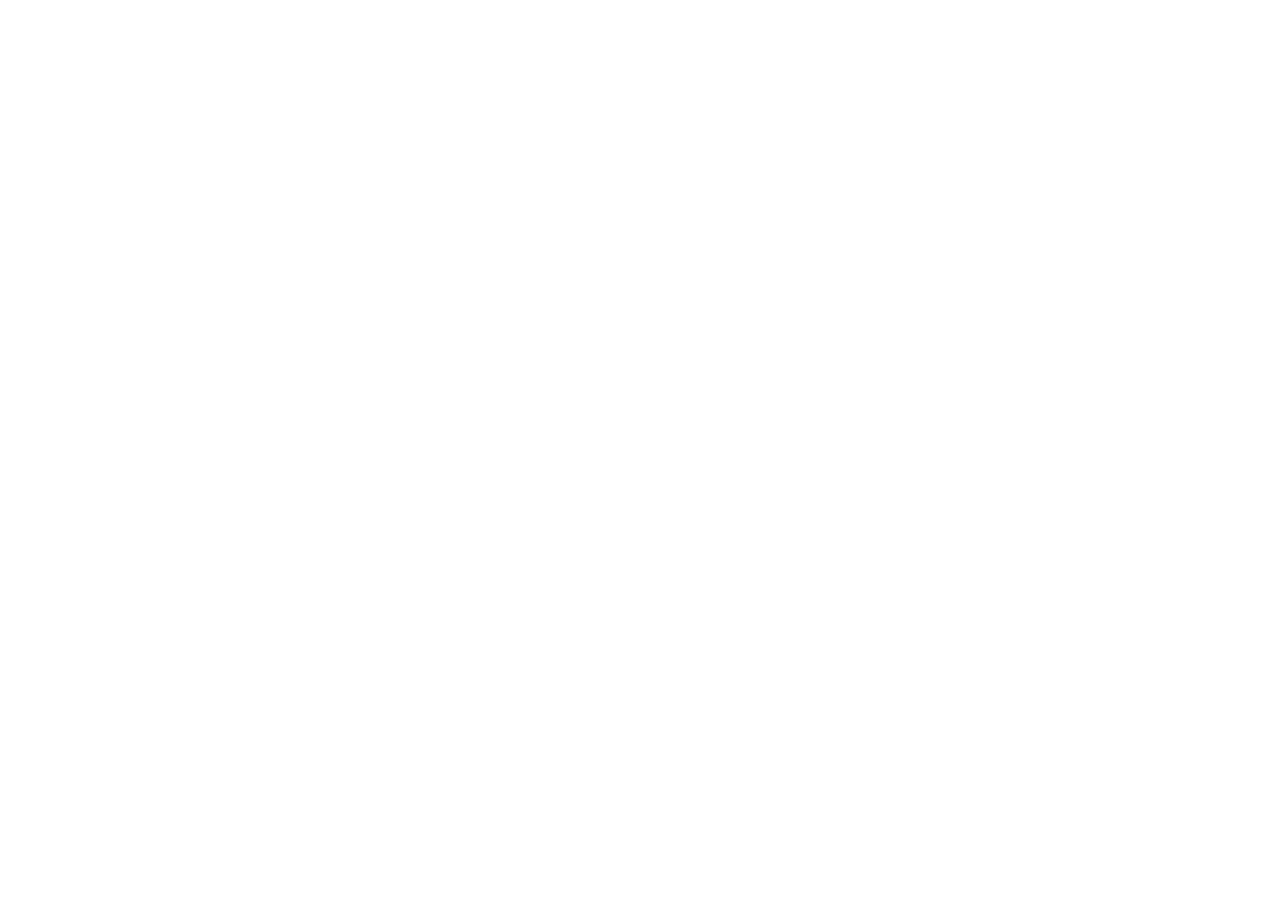
==== index.html @ d1718f71 "." ====
<!DOCTYPE html>
<html lang="pt-br">

<head>
  <meta charset="UTF-8">
  <meta name="viewport" content="width=device-width, initial-scale=1.0">
  <title>Wildbeast</title>
  <link rel="stylesheet" href="style.css">
</head>

<body>

</body>

</html>
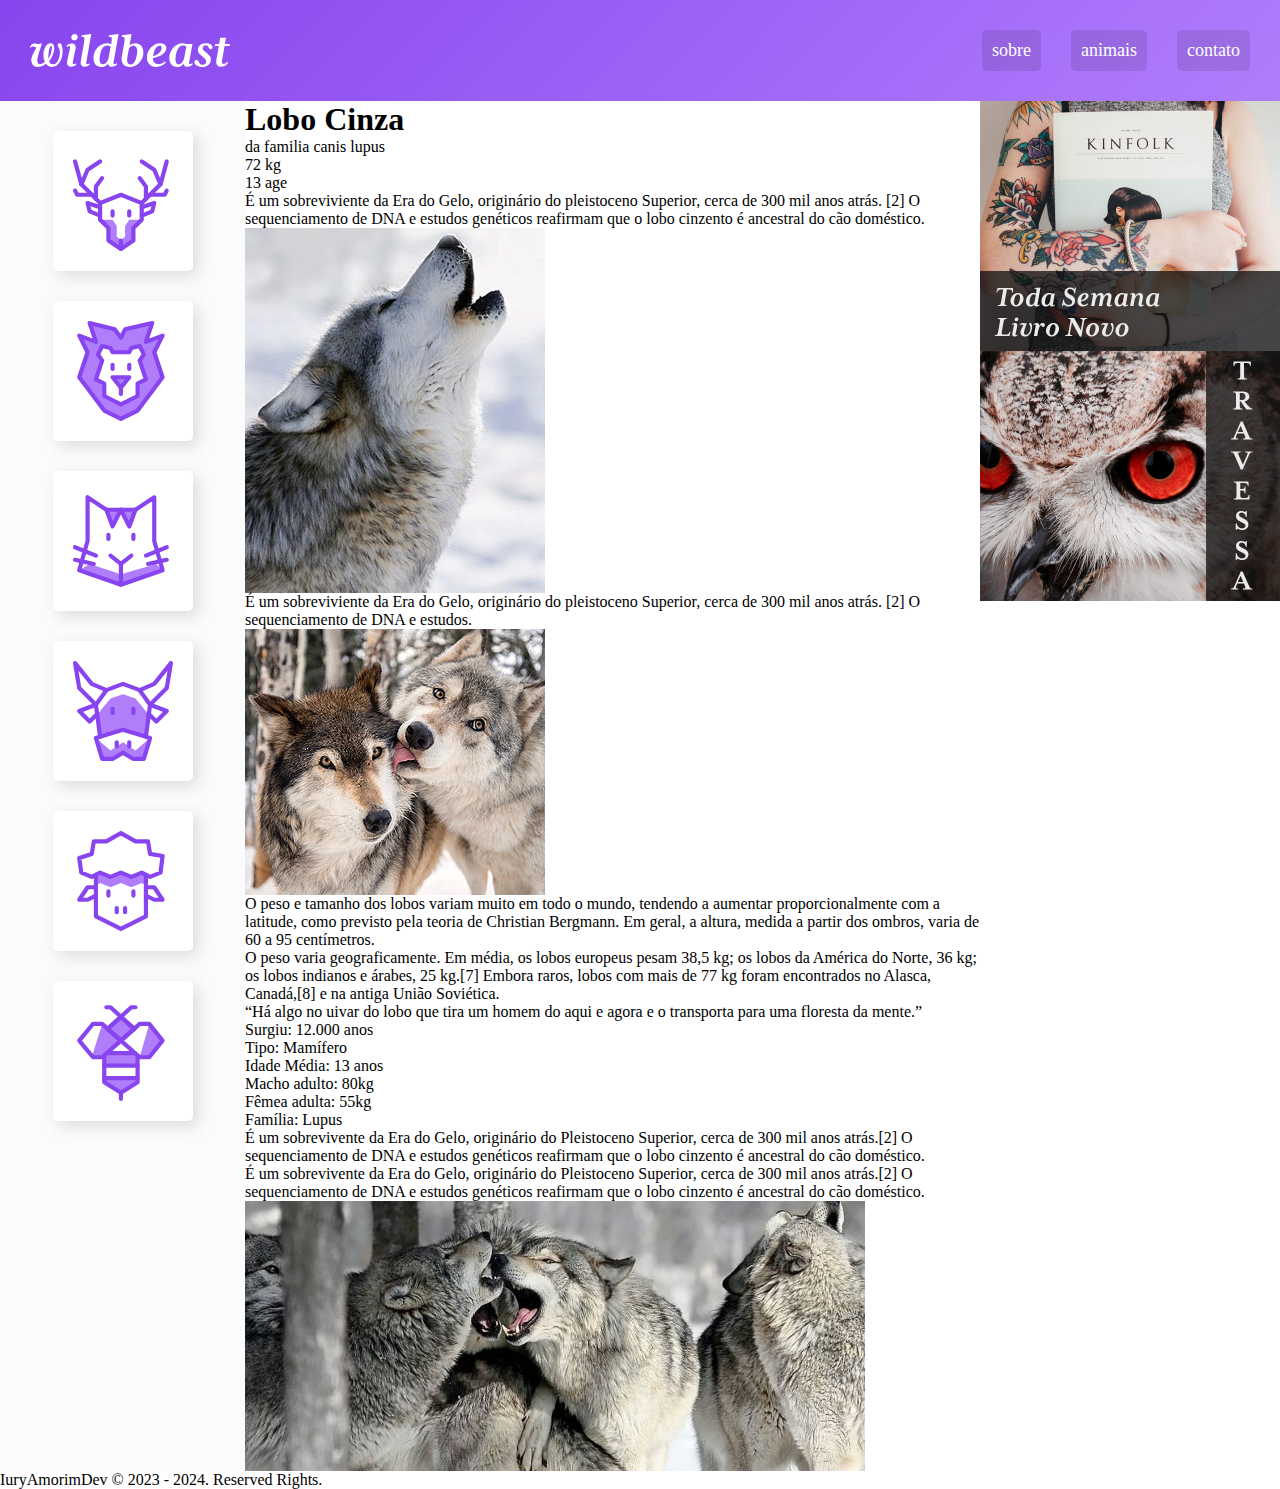
==== commit e5e60d66: "grid layout" ====
--- a/index.html
+++ b/index.html
@@ -5,11 +5,90 @@
   <meta charset="UTF-8">
   <meta name="viewport" content="width=device-width, initial-scale=1.0">
   <title>Wildbeast</title>
+  <link rel="preconnect" href="https://fonts.googleapis.com">
+  <link rel="preconnect" href="https://fonts.gstatic.com" crossorigin>
+  <link href="https://fonts.googleapis.com/css2?family=Vollkorn:ital,wght@0,400..900;1,400..900&display=swap" rel="stylesheet">
   <link rel="stylesheet" href="style.css">
 </head>
 
 <body>
+  <div class="estrutura">
+    <header class="header">
+      <a href="#" class="logo"><img src="./img/wildbeast.svg" alt="wildbeast"></a>
+      <nav>
+        <ul>
+          <li><a href="#">sobre</a></li>
+          <li><a href="#">animais</a></li>
+          <li><a href="#">contato</a></li>
+        </ul>
+      </nav>
+    </header>
 
+    <nav class="sidenav">
+      <ul>
+        <li><a href="#"><img src="./img/icones/cervo.svg" alt="cervo"></a></li>
+        <li><a href="#"><img src="./img/icones/leao.svg" alt="leao"></a></li>
+        <li><a href="#"><img src="./img/icones/gato.svg" alt="gato"></a></li>
+        <li><a href="#"><img src="./img/icones/vaca.svg" alt="vaca"></a></li>
+        <li><a href="#"><img src="./img/icones/ovelha.svg" alt="ovelha"></a></li>
+        <li><a href="#"><img src="./img/icones/abelha.svg" alt="abelha"></a></li>
+
+      </ul>
+    </nav>
+
+    <main class="content">
+      <div class="titulo">
+        <h1>Lobo Cinza</h1>
+        <span>da familia canis lupus</span>
+      </div>
+      <div class="caracteristicas">
+        <div>
+          <span class="numero">72</span>
+          <span class="rotulo">kg</span>
+        </div>
+        <div>
+          <span class="numero">13</span>
+          <span class="rotulo">age</span>
+        </div>
+      </div>
+
+      <p>É um sobreviviente da Era do Gelo, originário do pleistoceno Superior, cerca de 300 mil anos atrás. [2] O sequenciamento de DNA e estudos genéticos reafirmam que o lobo cinzento é ancestral do cão doméstico.</p>
+      <img src="./img/wolf1.jpg" alt="wolf 1">
+
+      <p>É um sobreviviente da Era do Gelo, originário do pleistoceno Superior, cerca de 300 mil anos atrás. [2] O sequenciamento de DNA e estudos.</p>
+
+      <img src="./img/wolf2.jpg" alt="wolf 2">
+
+      <p>O peso e tamanho dos lobos variam muito em todo o mundo, tendendo a aumentar proporcionalmente com a latitude, como previsto pela teoria de Christian Bergmann. Em geral, a altura, medida a partir dos ombros, varia de 60 a 95 centímetros.</p>
+
+      <p>O peso varia geograficamente. Em média, os lobos europeus pesam 38,5 kg; os lobos da América do Norte, 36 kg; os lobos indianos e árabes, 25 kg.[7] Embora raros, lobos com mais de 77 kg foram encontrados no Alasca, Canadá,[8] e na antiga União Soviética.</p>
+
+      <blockquote class="citacao">
+        <p>“Há algo no uivar do lobo que tira um homem do aqui e agora e o transporta para uma floresta da mente.”</p>
+      </blockquote>
+      <ul class="atributos">
+        <li>Surgiu: 12.000 anos</li>
+        <li>Tipo: Mamífero</li>
+        <li>Idade Média: 13 anos</li>
+        <li>Macho adulto: 80kg</li>
+        <li>Fêmea adulta: 55kg</li>
+        <li>Família: Lupus</li>
+      </ul>
+      <div class="informacoes">
+        <p>É um sobrevivente da Era do Gelo, originário do Pleistoceno Superior, cerca de 300 mil anos atrás.[2] O sequenciamento de DNA e estudos genéticos reafirmam que o lobo cinzento é ancestral do cão doméstico.</p>
+        <p>É um sobrevivente da Era do Gelo, originário do Pleistoceno Superior, cerca de 300 mil anos atrás.[2] O sequenciamento de DNA e estudos genéticos reafirmam que o lobo cinzento é ancestral do cão doméstico.</p>
+      </div>
+
+      <img src="./img/wolf3.jpg" alt="wolf 3">
+    </main>
+    <aside class="anuncios">
+      <div class="anuncio-item"><img src="./img/anuncio-1.jpg" alt="anuncio 1"></div>
+      <div class="anuncio-item"><img src="./img/anuncio-2.jpg" alt="anuncio 2"></div>
+    </aside>
+    <footer class="footer">
+      <p>IuryAmorimDev © 2023 - 2024. Reserved Rights.</p>
+    </footer>
+  </div>
 </body>
 
 </html>--- a/style.css
+++ b/style.css
@@ -0,0 +1,94 @@
+body,
+p,
+h1,
+ul,
+li,
+blockquote {
+  padding: 0px;
+  margin: 0px;
+}
+img {
+  max-width: 100%;
+  display: block;
+}
+body {
+  font-family: "Volkorn", Georgia, serif;
+}
+li {
+  list-style: none;
+}
+a {
+  text-decoration: none;
+}
+/* grid geral */
+
+.estrutura {
+  display: grid;
+  grid-template-columns: minmax(160px, 1fr) 3fr 300px;
+  grid-template-areas:
+    "header header header"
+    "sidenav content anuncios"
+    "footer footer footer";
+}
+/* HEADER */
+.header {
+  grid-area: header;
+  background: linear-gradient(135deg, #8844ee, #b07dfd);
+  padding: 30px;
+  display: grid;
+  grid-template-columns: 1fr auto;
+  align-items: center;
+}
+.logo {
+  max-width: 200px;
+}
+.header nav ul {
+  display: flex;
+  flex-wrap: wrap;
+}
+
+.header nav a {
+  display: block;
+  padding: 10px;
+  color: white;
+  font-size: 1.125em;
+  background: rgba(0, 0, 0, 0.1);
+  border-radius: 5px;
+  transition: 0.1s;
+}
+.header nav a:hover {
+  background: rgba(0, 0, 0, 0.5);
+}
+.header li + li {
+  margin-left: 30px;
+}
+/* SIDENAV */
+.sidenav {
+  grid-area: sidenav;
+  background: #fafbfc;
+  padding: 30px;
+}
+.sidenav li a {
+  display: block;
+  min-width: 60px;
+  max-width: 100px;
+  margin: 0 auto 30px auto;
+  background: white;
+  padding: 20px;
+  border-radius: 5px;
+  box-shadow: 5px 5px 15px 0px rgba(44, 44, 44, 0.15);
+  transition: 0.1s ease-out;
+}
+.sidenav li a:hover {
+  background: #b07dfb;
+}
+
+.content {
+  grid-area: content;
+}
+.anuncios {
+  grid-area: anuncios;
+}
+.footer {
+  grid-area: footer;
+}
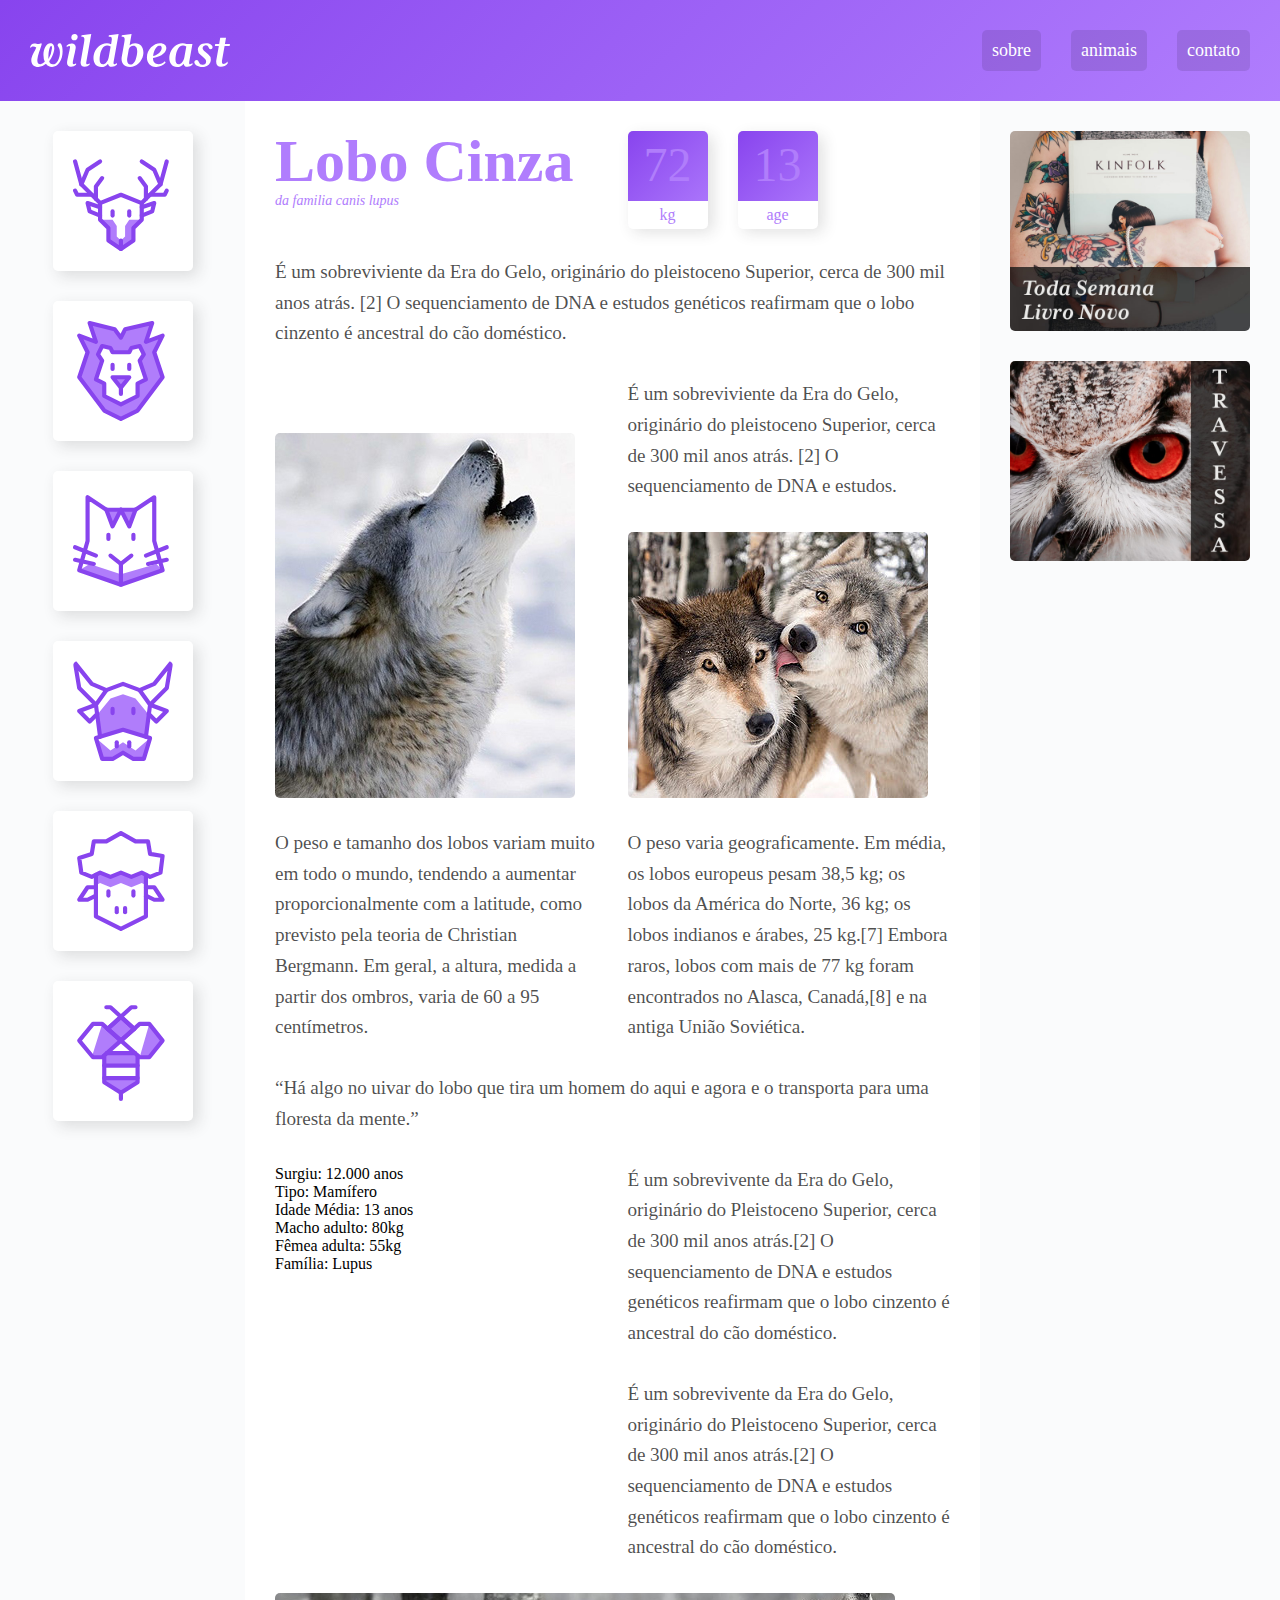
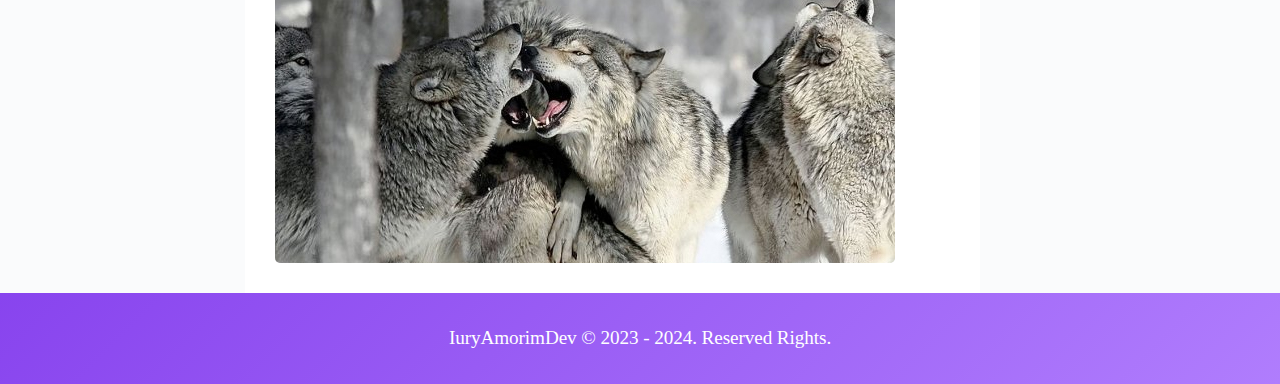
==== commit 21b0af77: "grid layout" ====
--- a/index.html
+++ b/index.html
@@ -42,31 +42,31 @@
         <span>da familia canis lupus</span>
       </div>
       <div class="caracteristicas">
-        <div>
+        <div class="item">
           <span class="numero">72</span>
           <span class="rotulo">kg</span>
         </div>
-        <div>
+        <div class="item">
           <span class="numero">13</span>
           <span class="rotulo">age</span>
         </div>
       </div>
 
-      <p>É um sobreviviente da Era do Gelo, originário do pleistoceno Superior, cerca de 300 mil anos atrás. [2] O sequenciamento de DNA e estudos genéticos reafirmam que o lobo cinzento é ancestral do cão doméstico.</p>
-      <img src="./img/wolf1.jpg" alt="wolf 1">
+      <p class="col-wide">É um sobreviviente da Era do Gelo, originário do pleistoceno Superior, cerca de 300 mil anos atrás. [2] O sequenciamento de DNA e estudos genéticos reafirmam que o lobo cinzento é ancestral do cão doméstico.</p>
+      <img class="imagem-1" src="./img/wolf1.jpg" alt="wolf 1">
 
       <p>É um sobreviviente da Era do Gelo, originário do pleistoceno Superior, cerca de 300 mil anos atrás. [2] O sequenciamento de DNA e estudos.</p>
 
-      <img src="./img/wolf2.jpg" alt="wolf 2">
+      <img class="imagem-2" src="./img/wolf2.jpg" alt="wolf 2">
 
       <p>O peso e tamanho dos lobos variam muito em todo o mundo, tendendo a aumentar proporcionalmente com a latitude, como previsto pela teoria de Christian Bergmann. Em geral, a altura, medida a partir dos ombros, varia de 60 a 95 centímetros.</p>
 
       <p>O peso varia geograficamente. Em média, os lobos europeus pesam 38,5 kg; os lobos da América do Norte, 36 kg; os lobos indianos e árabes, 25 kg.[7] Embora raros, lobos com mais de 77 kg foram encontrados no Alasca, Canadá,[8] e na antiga União Soviética.</p>
 
-      <blockquote class="citacao">
+      <blockquote class="citacao col-wide">
         <p>“Há algo no uivar do lobo que tira um homem do aqui e agora e o transporta para uma floresta da mente.”</p>
       </blockquote>
-      <ul class="atributos">
+      <ul class=" atributos">
         <li>Surgiu: 12.000 anos</li>
         <li>Tipo: Mamífero</li>
         <li>Idade Média: 13 anos</li>
@@ -79,7 +79,7 @@
         <p>É um sobrevivente da Era do Gelo, originário do Pleistoceno Superior, cerca de 300 mil anos atrás.[2] O sequenciamento de DNA e estudos genéticos reafirmam que o lobo cinzento é ancestral do cão doméstico.</p>
       </div>
 
-      <img src="./img/wolf3.jpg" alt="wolf 3">
+      <img class="col-wide" src="./img/wolf3.jpg" alt="wolf 3">
     </main>
     <aside class="anuncios">
       <div class="anuncio-item"><img src="./img/anuncio-1.jpg" alt="anuncio 1"></div>
--- a/style.css
+++ b/style.css
@@ -10,6 +10,7 @@
 img {
   max-width: 100%;
   display: block;
+  border-radius: 5px;
 }
 body {
   font-family: "Volkorn", Georgia, serif;
@@ -83,12 +84,104 @@
   background: #b07dfb;
 }
 
+/* content */
+
 .content {
   grid-area: content;
+  max-width: 900px;
+  margin: 0 auto;
+  padding: 30px;
+  display: grid;
+  grid-template-columns: 1fr 1fr;
+  gap: 30px;
 }
+.col-wide {
+  grid-column: 1 /-1;
+}
+.imagem-1 {
+  grid-row: span 2;
+  align-self: end;
+}
+.imagem-2 {
+  align-self: end;
+}
+/* ESTILOS CONTENT */
+p {
+  font-size: 1.2em;
+  line-height: 1.6;
+  letter-spacing: -0.005em;
+  color: rgba(0, 0, 0, 0.7);
+}
+
+.informacoes p + p {
+  margin-top: 30px;
+}
+
+/* TITULO */
+
+.titulo {
+  color: #b07dfd;
+}
+.titulo h1 {
+  font-size: 3.75em;
+  line-height: 1;
+  font-weight: 700;
+}
+.titulo span {
+  font-size: 0.875em;
+  font-style: italic;
+}
+
+/* caracteristicas */
+.caracteristicas {
+  display: flex;
+  align-items: flex-start;
+}
+.caracteristicas > div {
+  width: 80px;
+  text-align: center;
+  background: linear-gradient(135deg, #8844ee, #b07dfd);
+  border-radius: 5px;
+  box-shadow: 5px 5px 15px rgba(44, 44, 44, 0.15);
+  position: relative;
+}
+.caracteristicas > div:first-child {
+  margin-right: 30px;
+}
+.caracteristicas span {
+  display: block;
+  color: #b07dfb;
+}
+.numero {
+  color: #b07dfb;
+  font-size: 3em;
+  line-height: 1;
+  margin: 10px auto;
+}
+.rotulo {
+  background: white;
+  border-radius: 0px 0px 5px 5px;
+  padding: 5px 0;
+  position: relative;
+  top: 2px;
+}
+
+/* anuncios */
 .anuncios {
   grid-area: anuncios;
+  background: #fafbfc;
+  display: grid;
+  align-content: start;
+  padding: 30px;
+  gap: 30px;
 }
+/* footer */
 .footer {
   grid-area: footer;
+  background: linear-gradient(135deg, #8844ee, #b07dfd);
 }
+.footer p {
+  color: white;
+  text-align: center;
+  padding: 30px;
+}
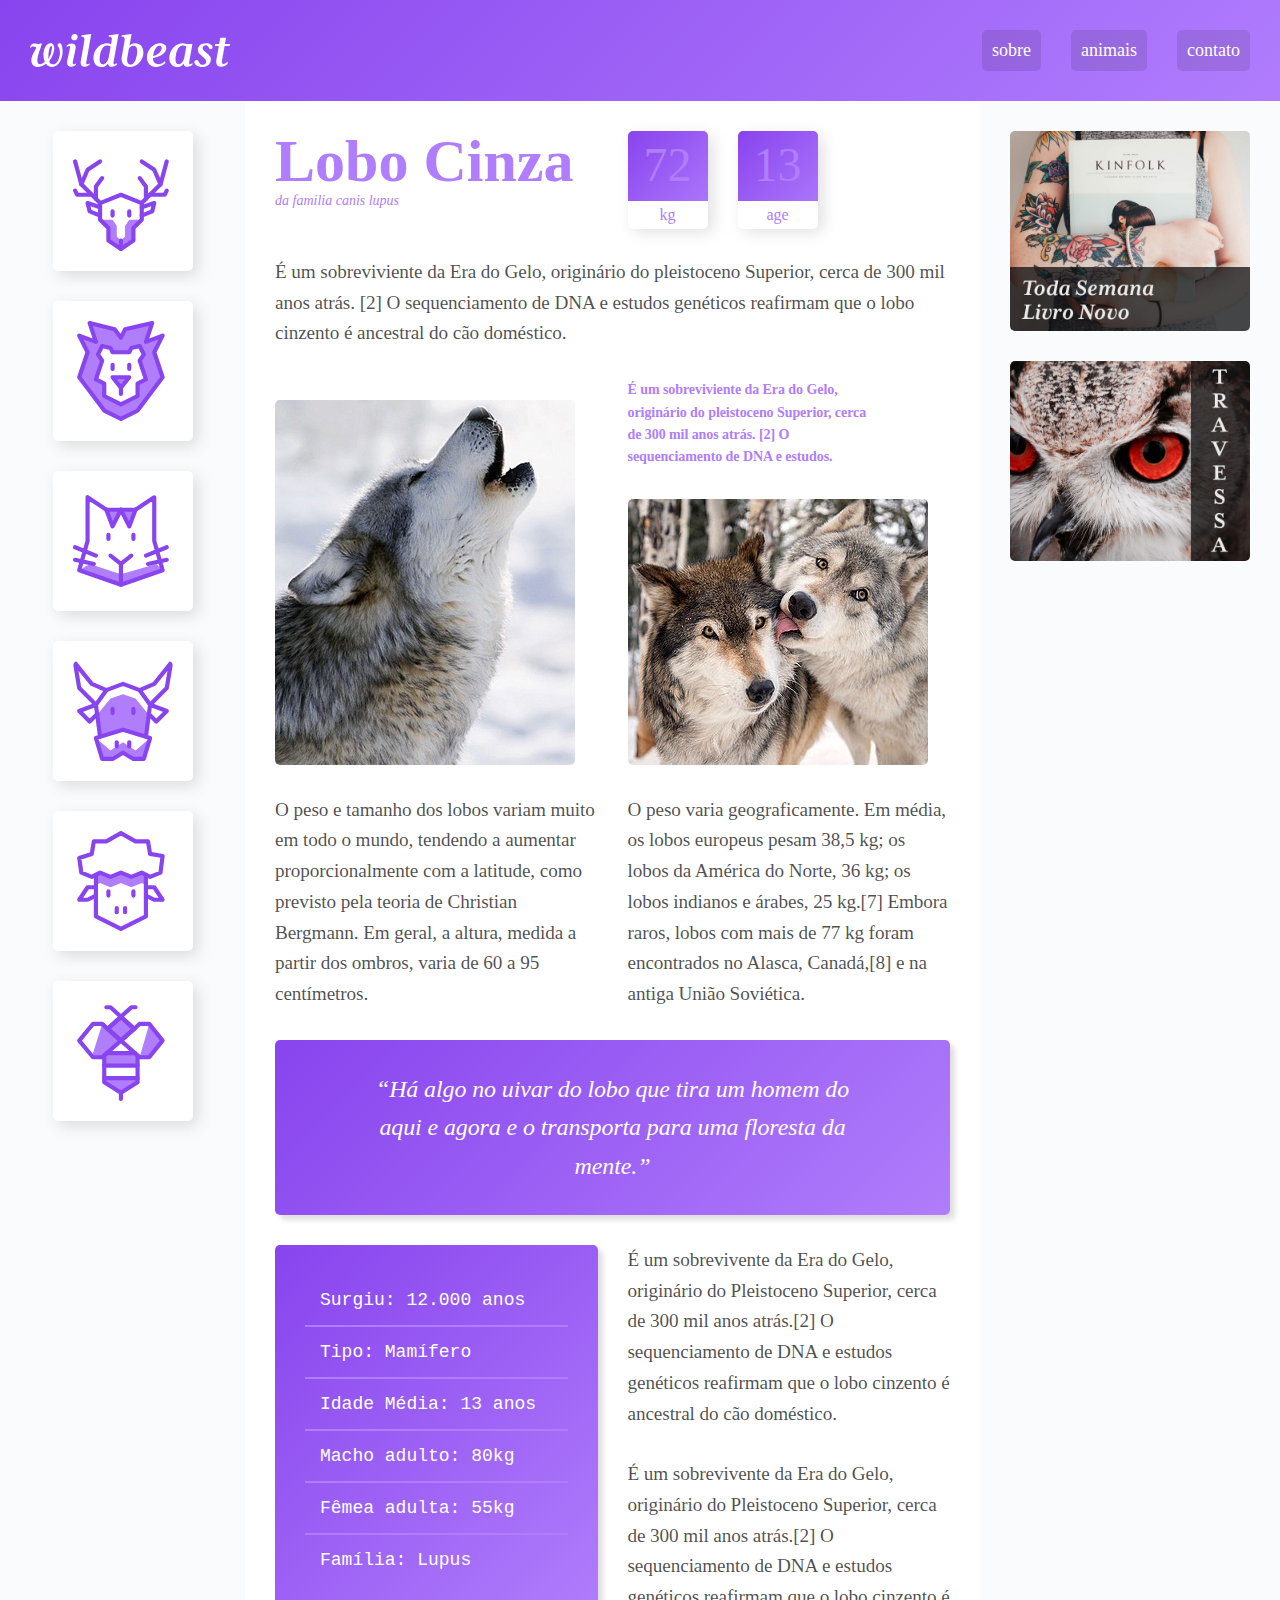
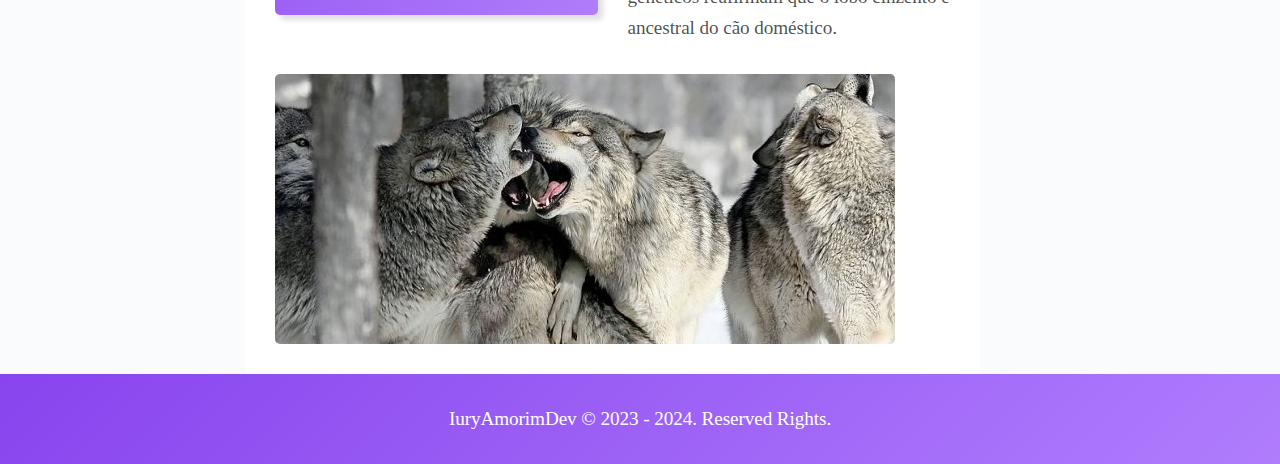
==== commit cf70f2c6: "grid layout" ====
--- a/index.html
+++ b/index.html
@@ -55,7 +55,7 @@
       <p class="col-wide">É um sobreviviente da Era do Gelo, originário do pleistoceno Superior, cerca de 300 mil anos atrás. [2] O sequenciamento de DNA e estudos genéticos reafirmam que o lobo cinzento é ancestral do cão doméstico.</p>
       <img class="imagem-1" src="./img/wolf1.jpg" alt="wolf 1">
 
-      <p>É um sobreviviente da Era do Gelo, originário do pleistoceno Superior, cerca de 300 mil anos atrás. [2] O sequenciamento de DNA e estudos.</p>
+      <p class="destaque">É um sobreviviente da Era do Gelo, originário do pleistoceno Superior, cerca de 300 mil anos atrás. [2] O sequenciamento de DNA e estudos.</p>
 
       <img class="imagem-2" src="./img/wolf2.jpg" alt="wolf 2">
 
--- a/style.css
+++ b/style.css
@@ -31,6 +31,28 @@
     "sidenav content anuncios"
     "footer footer footer";
 }
+
+@media (max-width: 1200px) {
+  .estrutura {
+    grid-template-areas:
+      "header header header"
+      "sidenav content content"
+      "sidenav anuncios anuncios"
+      "footer footer footer";
+  }
+}
+@media (max-width: 760px) {
+  .estrutura {
+    grid-template-columns: 100%;
+    grid-template-areas:
+      "header"
+      "sidenav"
+      "content"
+      "anuncios"
+      "footer";
+  }
+}
+
 /* HEADER */
 .header {
   grid-area: header;
@@ -166,6 +188,41 @@
   top: 2px;
 }
 
+/* destaque */
+.destaque {
+  font-size: 0.875em;
+  font-weight: 700;
+  color: #b07dfb;
+  max-width: 18em;
+}
+.citacao,
+.atributos {
+  align-self: start;
+  padding: 30px;
+  border-radius: 5px;
+  box-shadow: 5px 5px 5px 0px rgba(44, 44, 44, 0.15);
+  background: linear-gradient(135deg, #8844ee, #b07dfb);
+}
+
+.citacao p {
+  font-size: 1.5em;
+  font-style: italic;
+  text-align: center;
+  max-width: 500px;
+  margin: 0 auto;
+  color: white;
+}
+
+.atributos li {
+  color: white;
+  font-family: "Courier New", Courier, monospace;
+  font-size: 1.125em;
+  padding: 15px;
+}
+.atributos li + li {
+  border-top: 2px solid #b07dfb;
+}
+
 /* anuncios */
 .anuncios {
   grid-area: anuncios;
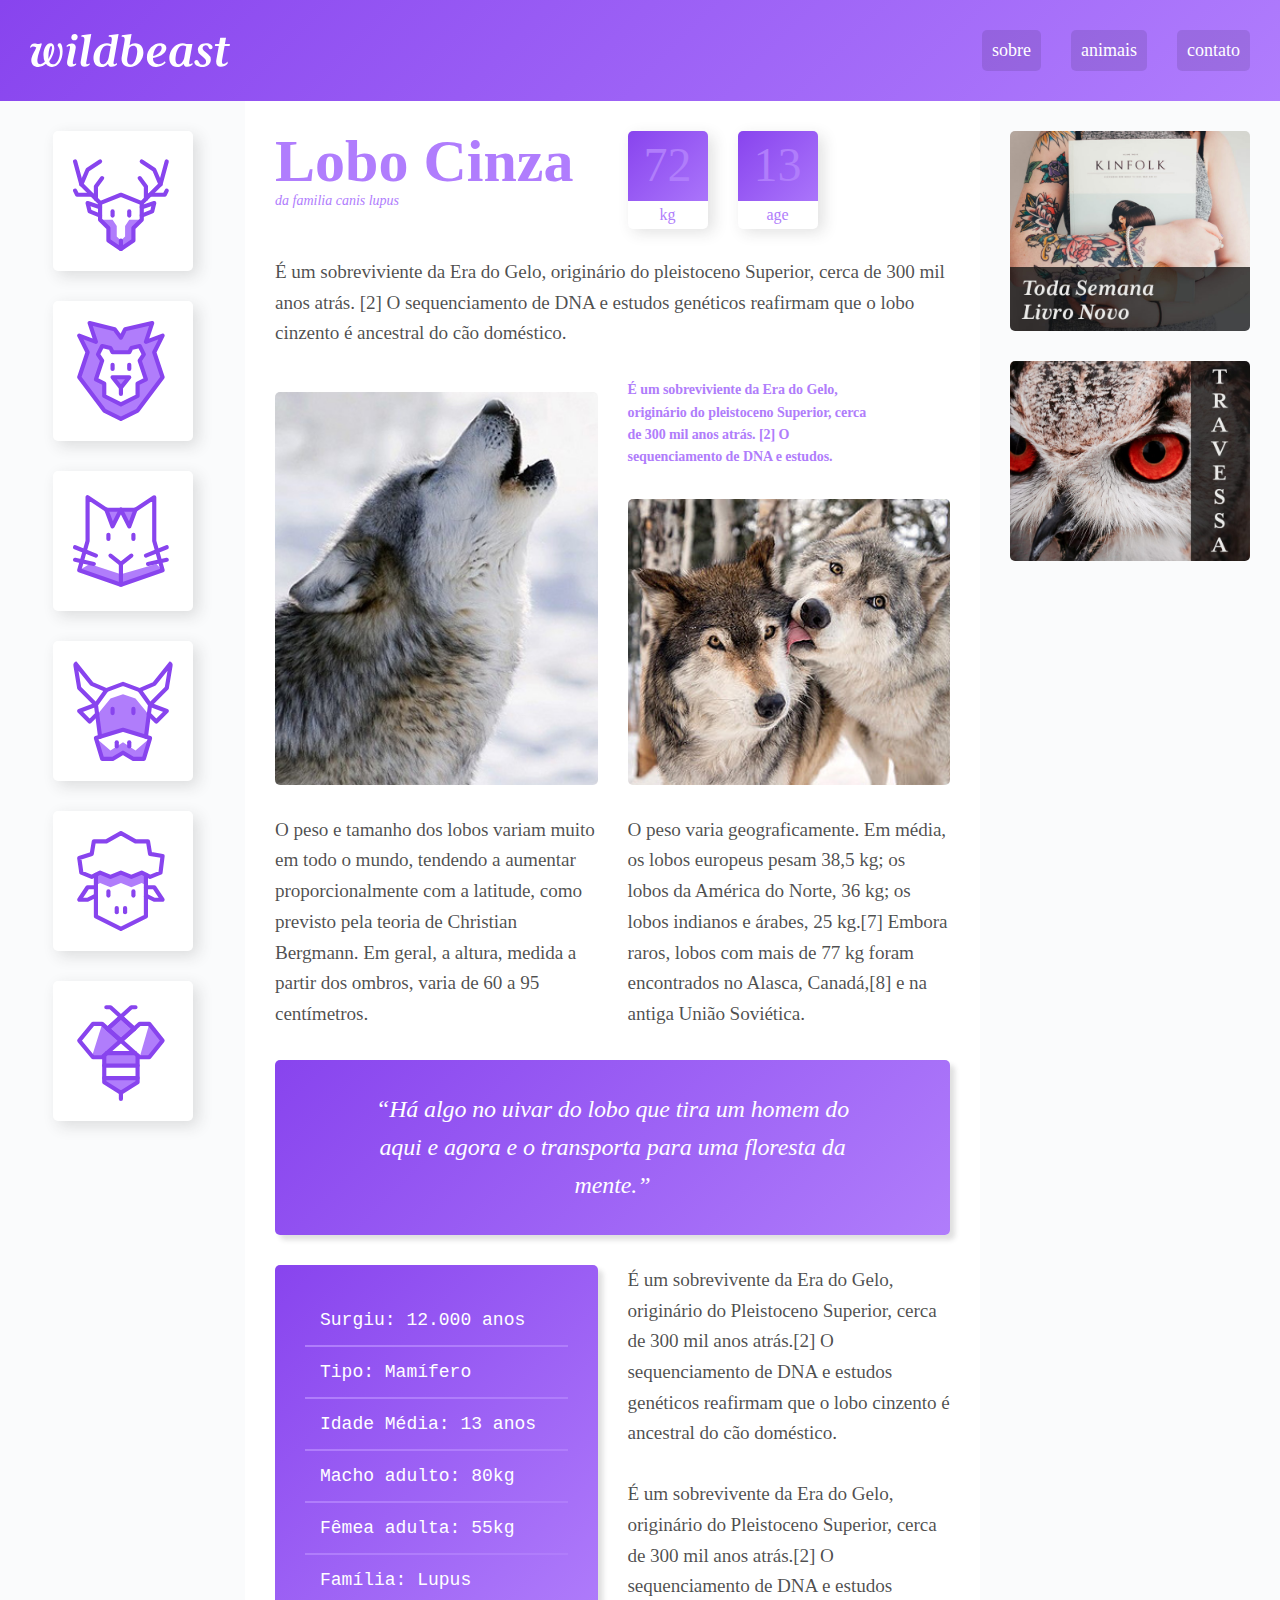
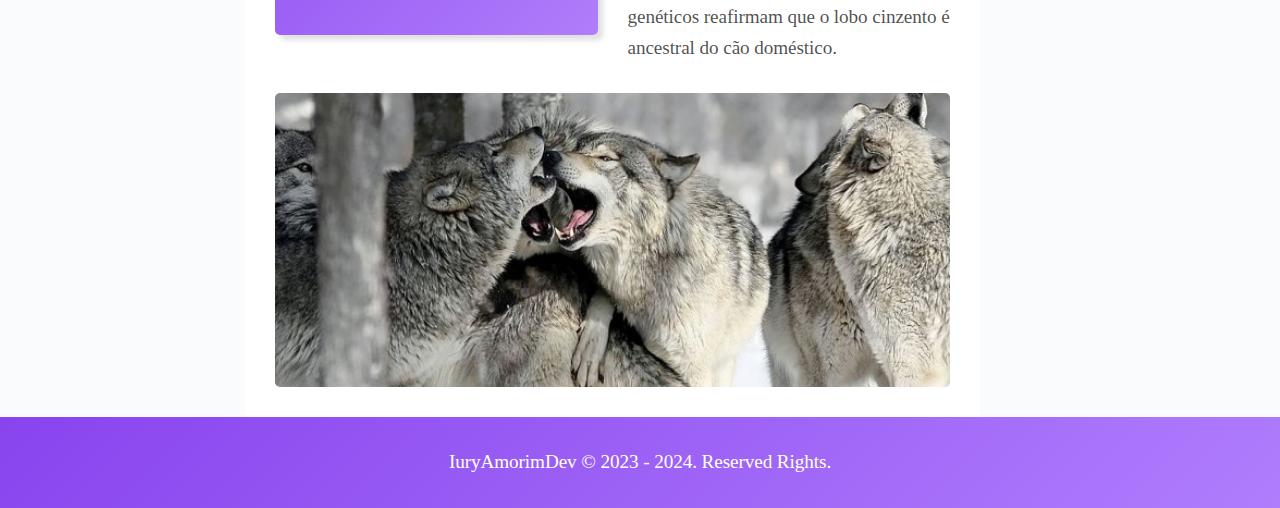
==== commit 7a007010: "..." ====
--- a/index.html
+++ b/index.html
@@ -17,7 +17,7 @@
       <a href="#" class="logo"><img src="./img/wildbeast.svg" alt="wildbeast"></a>
       <nav>
         <ul>
-          <li><a href="#">sobre</a></li>
+          <li><a href="./sobre.html">sobre</a></li>
           <li><a href="#">animais</a></li>
           <li><a href="#">contato</a></li>
         </ul>
--- a/style.css
+++ b/style.css
@@ -8,7 +8,7 @@
   margin: 0px;
 }
 img {
-  max-width: 100%;
+  width: 100%;
   display: block;
   border-radius: 5px;
 }
@@ -85,6 +85,22 @@
 .header li + li {
   margin-left: 30px;
 }
+
+@media (max-width: 760px) {
+  .header {
+    grid-template-columns: auto;
+  }
+  .logo {
+    margin-bottom: 20px;
+  }
+  .header nav a {
+    font-size: 1em;
+  }
+
+  .header li + li {
+    margin-left: 10px;
+  }
+}
 /* SIDENAV */
 .sidenav {
   grid-area: sidenav;
@@ -105,6 +121,41 @@
 .sidenav li a:hover {
   background: #b07dfb;
 }
+@keyframes seta {
+  from {
+    right: 30px;
+  }
+  to {
+    right: 20px;
+  }
+}
+@media (max-width: 760px) {
+  .sidenav::after {
+    content: "→";
+    position: absolute;
+    top: 5px;
+    right: 30px;
+    color: rgba(0, 0, 0, 0.3);
+    animation: seta 0.5s ease-in 0s infinite alternate;
+  }
+
+  .sidenav ul {
+    display: flex;
+  }
+  .sidenav ul li {
+    flex: 1 0 60px;
+  }
+  .sidenav {
+    padding: 0 30px;
+    overflow-x: auto;
+    -ms-overflow-style: -ms-autohiding-scrollbar;
+    -webkit-overflow-scrolling: touch;
+    position: relative;
+  }
+  .sidenav li a {
+    margin: 30px 30px 30px 0;
+  }
+}
 
 /* content */
 
@@ -116,6 +167,14 @@
   display: grid;
   grid-template-columns: 1fr 1fr;
   gap: 30px;
+}
+@media (max-width: 600px) {
+  .content {
+    grid-template-columns: auto;
+  }
+  .imagens {
+    overflow-x: auto;
+  }
 }
 .col-wide {
   grid-column: 1 /-1;
@@ -231,6 +290,7 @@
   align-content: start;
   padding: 30px;
   gap: 30px;
+  grid-template-columns: repeat(auto-fit, minmax(150px, 1fr));
 }
 /* footer */
 .footer {
@@ -242,3 +302,31 @@
   text-align: center;
   padding: 30px;
 }
+.sobre {
+  padding: 30px;
+}
+.sobre > div {
+  margin-bottom: 30px;
+}
+.texto {
+  border-top: 4px solid #b07dfd;
+  padding-top: 20px;
+  background: #b07dfd;
+  border-radius: 5px;
+  padding: 30px;
+  font-size: 1.25em;
+  font-weight: 700;
+  font-style: italic;
+  color: #8844ee;
+}
+
+.imagens {
+  display: flex;
+  margin-top: 30px;
+  gap: 14px;
+}
+.imagem {
+  display: flex;
+  margin-top: 30px;
+  gap: 14px;
+}
